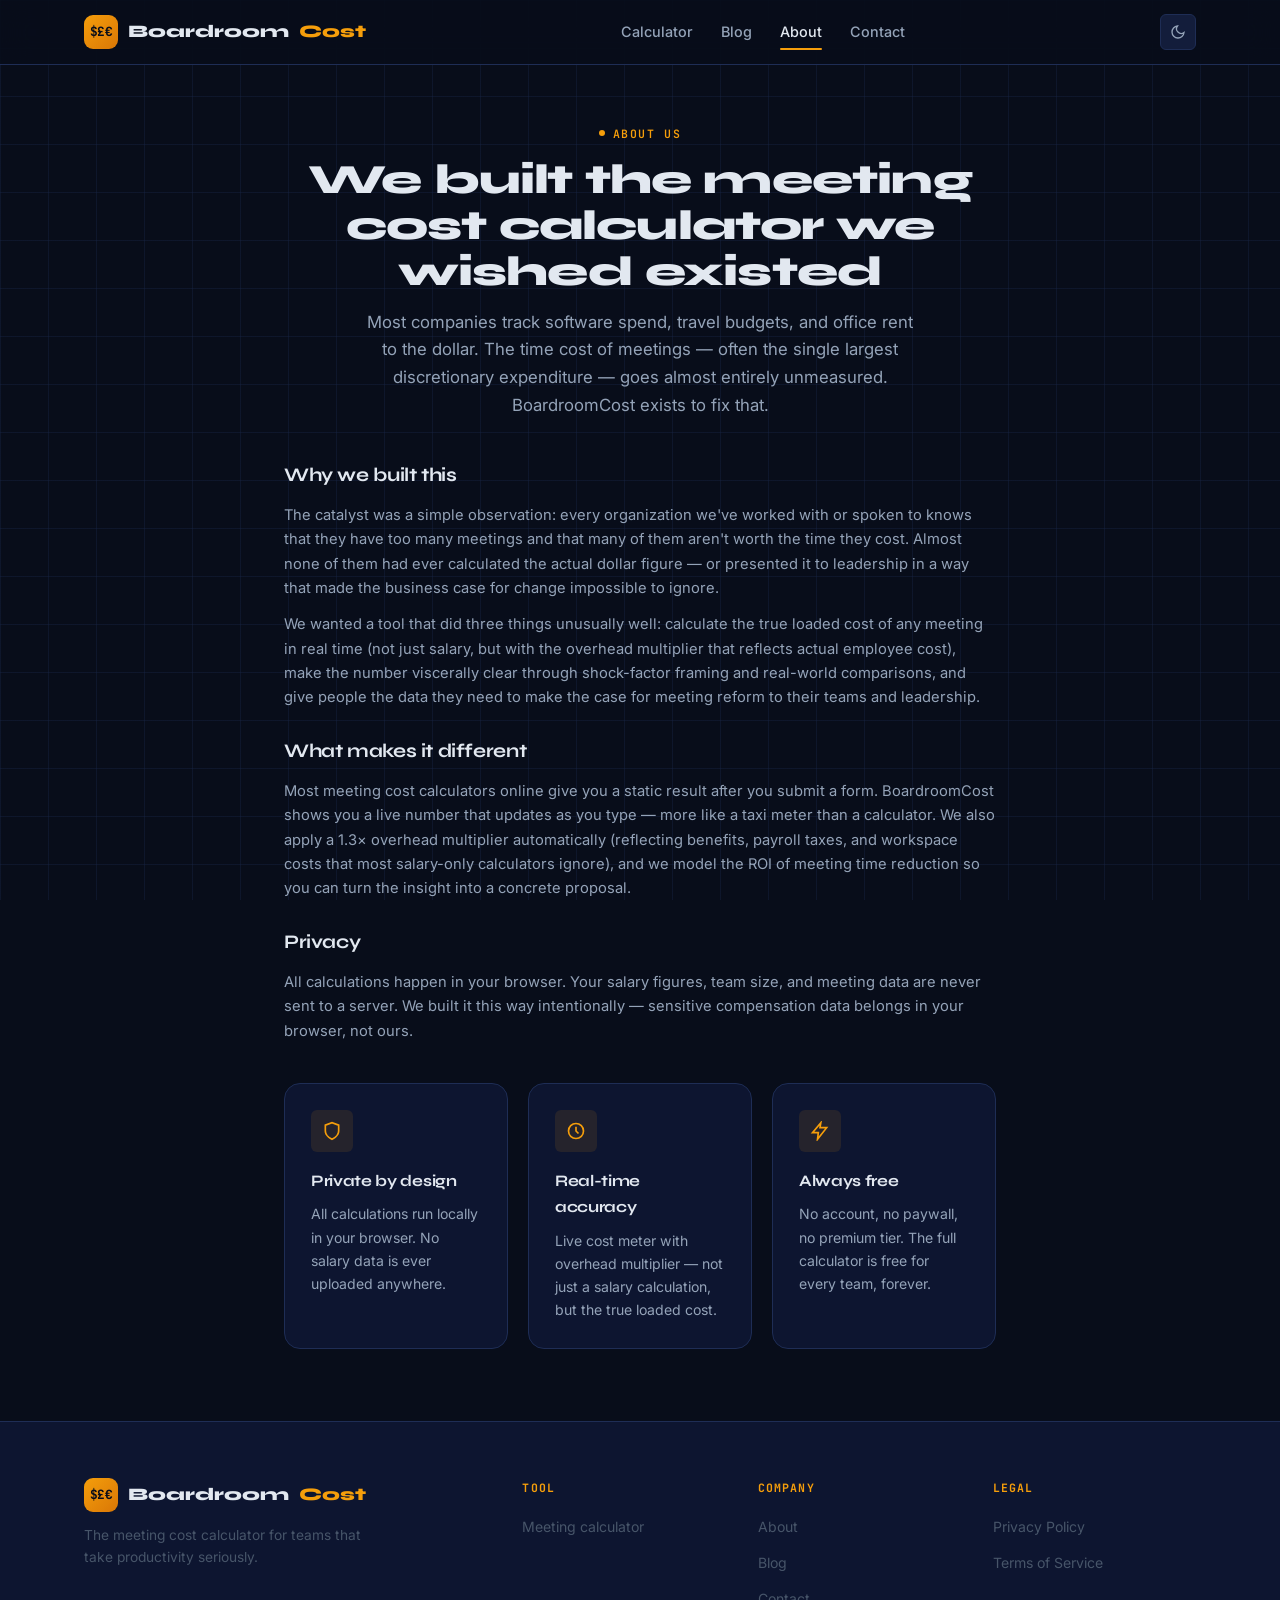
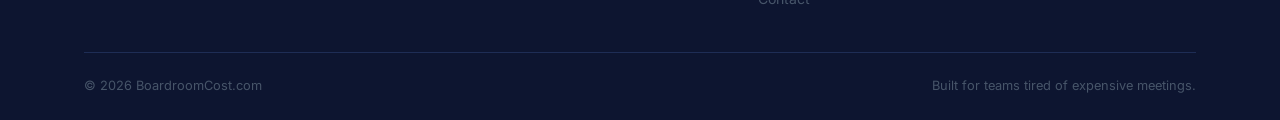
==== about.html @ 81bb2a28 "premier envoi" ====
<!DOCTYPE html>
<html lang="en" data-theme="dark">
<head>
<meta charset="UTF-8"><meta name="viewport" content="width=device-width, initial-scale=1.0">
<title>About BoardroomCost | Free Meeting Cost Calculator</title>
<meta name="description" content="BoardroomCost is a free, private meeting cost calculator built to show business teams the true financial cost of their meetings — in real time.">
<link rel="canonical" href="https://boardroomcost.com/about.html">
<link rel="icon" type="image/svg+xml" href="data:image/svg+xml,<svg xmlns='http://www.w3.org/2000/svg' viewBox='0 0 100 100'><rect width='100' height='100' rx='20' fill='%23080D1A'/><rect x='15' y='35' width='70' height='45' rx='6' fill='none' stroke='%23F59E0B' stroke-width='5'/><circle cx='35' cy='57' r='5' fill='%23F59E0B'/><circle cx='50' cy='57' r='5' fill='%23F59E0B'/><circle cx='65' cy='57' r='5' fill='%23F59E0B'/></svg>">
<link rel="stylesheet" href="css/style.css">
<script type="application/ld+json">{"@context":"https://schema.org","@type":"AboutPage","name":"About BoardroomCost","url":"https://boardroomcost.com/about.html"}</script>
</head>
<body>
<header class="site-header">
  <nav class="container nav">
    <a href="index.html" class="logo"><div class="logo-icon">$£€</div>Boardroom<span>Cost</span></a>
    <div class="nav-links"><a href="index.html">Calculator</a><a href="blog.html">Blog</a><a href="about.html" class="active">About</a><a href="contact.html">Contact</a></div>
    <div class="nav-right">
      <button class="theme-toggle" aria-label="Toggle theme"><svg class="icon-moon" viewBox="0 0 24 24" fill="none" stroke="currentColor" stroke-width="2"><path d="M21 12.79A9 9 0 1111.21 3 7 7 0 0021 12.79z"/></svg><svg class="icon-sun" viewBox="0 0 24 24" fill="none" stroke="currentColor" stroke-width="2"><circle cx="12" cy="12" r="5"/><line x1="12" y1="1" x2="12" y2="3"/><line x1="12" y1="21" x2="12" y2="23"/><line x1="1" y1="12" x2="3" y2="12"/><line x1="21" y1="12" x2="23" y2="12"/></svg></button>
      <button class="mobile-toggle" aria-label="Menu"><svg viewBox="0 0 24 24" fill="none" stroke="currentColor" stroke-width="2"><path d="M3 12h18M3 6h18M3 18h18"/></svg></button>
    </div>
  </nav>
  <div class="mobile-menu"><a href="index.html">Calculator</a><a href="blog.html">Blog</a><a href="about.html" class="active">About</a><a href="contact.html">Contact</a></div>
</header>
<main>
  <section class="hero" style="padding:52px 0 40px;">
    <div class="container" style="max-width:760px;margin:0 auto;text-align:center;">
      <span class="eyebrow">About us</span>
      <h1 style="font-size:clamp(1.8rem,3.8vw,2.6rem);margin:14px 0 14px;">We built the meeting cost calculator we wished existed</h1>
      <p class="hero-sub" style="margin:0 auto;">Most companies track software spend, travel budgets, and office rent to the dollar. The time cost of meetings — often the single largest discretionary expenditure — goes almost entirely unmeasured. BoardroomCost exists to fix that.</p>
    </div>
  </section>
  <section class="section" style="padding-top:0;">
    <div class="container" style="max-width:760px;">
      <div class="legal-content">
        <h2>Why we built this</h2>
        <p>The catalyst was a simple observation: every organization we've worked with or spoken to knows that they have too many meetings and that many of them aren't worth the time they cost. Almost none of them had ever calculated the actual dollar figure — or presented it to leadership in a way that made the business case for change impossible to ignore.</p>
        <p>We wanted a tool that did three things unusually well: calculate the true loaded cost of any meeting in real time (not just salary, but with the overhead multiplier that reflects actual employee cost), make the number viscerally clear through shock-factor framing and real-world comparisons, and give people the data they need to make the case for meeting reform to their teams and leadership.</p>
        <h2>What makes it different</h2>
        <p>Most meeting cost calculators online give you a static result after you submit a form. BoardroomCost shows you a live number that updates as you type — more like a taxi meter than a calculator. We also apply a 1.3× overhead multiplier automatically (reflecting benefits, payroll taxes, and workspace costs that most salary-only calculators ignore), and we model the ROI of meeting time reduction so you can turn the insight into a concrete proposal.</p>
        <h2>Privacy</h2>
        <p>All calculations happen in your browser. Your salary figures, team size, and meeting data are never sent to a server. We built it this way intentionally — sensitive compensation data belongs in your browser, not ours.</p>
      </div>
      <div class="features-grid" style="margin-top:40px;">
        <div class="feature-card">
          <div class="feature-icon"><svg viewBox="0 0 24 24" fill="none" stroke="currentColor" stroke-width="2"><path d="M12 22s8-4 8-10V5l-8-3-8 3v7c0 6 8 10 8 10z"/></svg></div>
          <h3>Private by design</h3>
          <p>All calculations run locally in your browser. No salary data is ever uploaded anywhere.</p>
        </div>
        <div class="feature-card">
          <div class="feature-icon"><svg viewBox="0 0 24 24" fill="none" stroke="currentColor" stroke-width="2"><circle cx="12" cy="12" r="9"/><path d="M12 7v5l3 3"/></svg></div>
          <h3>Real-time accuracy</h3>
          <p>Live cost meter with overhead multiplier — not just a salary calculation, but the true loaded cost.</p>
        </div>
        <div class="feature-card">
          <div class="feature-icon"><svg viewBox="0 0 24 24" fill="none" stroke="currentColor" stroke-width="2"><path d="M13 2L3 14h7l-1 8 11-14h-8l1-6z"/></svg></div>
          <h3>Always free</h3>
          <p>No account, no paywall, no premium tier. The full calculator is free for every team, forever.</p>
        </div>
      </div>
    </div>
  </section>
</main>
<footer class="site-footer"><div class="container">
  <div class="footer-grid">
    <div class="footer-brand"><a href="index.html" class="logo"><div class="logo-icon">$£€</div>Boardroom<span>Cost</span></a><p>The meeting cost calculator for teams that take productivity seriously.</p></div>
    <div class="footer-col"><h4>Tool</h4><ul><li><a href="index.html">Meeting calculator</a></li></ul></div>
    <div class="footer-col"><h4>Company</h4><ul><li><a href="about.html">About</a></li><li><a href="blog.html">Blog</a></li><li><a href="contact.html">Contact</a></li></ul></div>
    <div class="footer-col"><h4>Legal</h4><ul><li><a href="privacy.html">Privacy Policy</a></li><li><a href="terms.html">Terms of Service</a></li></ul></div>
  </div>
  <div class="footer-bottom"><span>© <span data-year></span> BoardroomCost.com</span><span>Built for teams tired of expensive meetings.</span></div>
</div></footer>
<button class="back-to-top" aria-label="Back to top"><svg viewBox="0 0 24 24" fill="none" stroke="currentColor" stroke-width="2.5"><path d="M12 19V5M5 12l7-7 7 7"/></svg></button>
<script src="js/main.js"></script><script src="js/adsense.js"></script>
</body></html>
---- css/style.css ----
/* ==========================================================================
   BoardroomCost.com — Executive Dark Design System
   Concept: "The Boardroom Terminal" — Bloomberg-meets-SaaS
   Signature: Taxi meter real-time counter, dark command-center aesthetic
   ========================================================================== */

@import url('https://fonts.googleapis.com/css2?family=Syne:wght@700;800&family=Inter:wght@400;500;600;700&family=JetBrains+Mono:wght@500;600;700&display=swap');

:root {
  /* === Core palette === */
  --void:       #080D1A;   /* page background */
  --depth:      #0D1530;   /* card background */
  --surface:    #131D3B;   /* elevated surface */
  --border:     #1E2D55;   /* subtle border */
  --border-hi:  #2A3F75;   /* highlighted border */

  /* === Accent colors === */
  --gold:       #F59E0B;   /* primary accent — buttons, labels */
  --gold-dim:   #92660A;
  --red:        #EF4444;   /* shock/alarm — the big cost number */
  --red-glow:   rgba(239,68,68,0.18);
  --green:      #10B981;   /* savings / positive */
  --green-dim:  rgba(16,185,129,0.15);
  --blue:       #3B82F6;   /* info accent */

  /* === Text === */
  --text:       #E2E8F0;
  --text-soft:  #94A3B8;
  --text-muted: #475569;

  /* === Typography === */
  --font-display: 'Syne', sans-serif;
  --font-body:    'Inter', sans-serif;
  --font-mono:    'JetBrains Mono', monospace;

  /* === Layout === */
  --radius:     16px;
  --radius-sm:  10px;
  --radius-xs:  6px;
  --shadow-card: 0 4px 24px rgba(0,0,0,0.5);
  --shadow-glow: 0 0 40px rgba(245,158,11,0.12);
  --container:  1160px;
  --transition: 0.2s cubic-bezier(0.4,0,0.2,1);
}

/* Light mode — togglable */
[data-theme="light"] {
  --void:       #F1F5F9;
  --depth:      #FFFFFF;
  --surface:    #F8FAFC;
  --border:     #E2E8F0;
  --border-hi:  #CBD5E1;
  --text:       #0F172A;
  --text-soft:  #475569;
  --text-muted: #94A3B8;
  --shadow-card: 0 4px 24px rgba(0,0,0,0.08);
  --shadow-glow: 0 0 40px rgba(245,158,11,0.06);
}

/* === Reset === */
*, *::before, *::after { box-sizing: border-box; margin: 0; padding: 0; }
html { scroll-behavior: smooth; }
body {
  font-family: var(--font-body);
  background: var(--void);
  color: var(--text);
  line-height: 1.65;
  -webkit-font-smoothing: antialiased;
  transition: background var(--transition), color var(--transition);
  overflow-x: hidden;
}
img { max-width: 100%; display: block; }
a { color: inherit; text-decoration: none; }
ul { list-style: none; }
button, input, select, textarea { font-family: inherit; }
:focus-visible { outline: 2px solid var(--gold); outline-offset: 3px; }

.container { max-width: var(--container); margin: 0 auto; padding: 0 24px; }
h1,h2,h3,h4 { font-family: var(--font-display); letter-spacing: -0.02em; color: var(--text); }

/* === Grid bg texture === */
body::before {
  content: '';
  position: fixed;
  inset: 0;
  background-image:
    linear-gradient(rgba(30,45,85,0.3) 1px, transparent 1px),
    linear-gradient(90deg, rgba(30,45,85,0.3) 1px, transparent 1px);
  background-size: 48px 48px;
  pointer-events: none;
  z-index: 0;
}
[data-theme="light"] body::before { display: none; }
main, header, footer { position: relative; z-index: 1; }

/* === Eyebrow label === */
.eyebrow {
  font-family: var(--font-mono);
  font-size: 0.72rem;
  font-weight: 600;
  text-transform: uppercase;
  letter-spacing: 0.14em;
  color: var(--gold);
  display: inline-flex;
  align-items: center;
  gap: 8px;
}
.eyebrow::before {
  content: '';
  width: 6px; height: 6px;
  background: var(--gold);
  border-radius: 50%;
  display: inline-block;
}

/* ==========================================================================
   HEADER
   ========================================================================== */
.site-header {
  position: sticky;
  top: 0;
  z-index: 100;
  background: rgba(8,13,26,0.85);
  backdrop-filter: blur(16px);
  -webkit-backdrop-filter: blur(16px);
  border-bottom: 1px solid var(--border);
}
[data-theme="light"] .site-header { background: rgba(241,245,249,0.9); }

.nav { display: flex; align-items: center; justify-content: space-between; height: 64px; }

.logo {
  display: flex; align-items: center; gap: 10px;
  font-family: var(--font-display);
  font-weight: 800;
  font-size: 1.1rem;
  color: var(--text);
}
.logo-icon {
  width: 34px; height: 34px;
  background: linear-gradient(135deg, var(--gold) 0%, #D97706 100%);
  border-radius: 9px;
  display: flex; align-items: center; justify-content: center;
  font-family: var(--font-mono);
  font-weight: 700;
  font-size: 0.8rem;
  color: var(--void);
  letter-spacing: -0.05em;
}
.logo span { color: var(--gold); }

.nav-links { display: flex; align-items: center; gap: 28px; }
.nav-links a {
  font-size: 0.9rem; font-weight: 500;
  color: var(--text-soft);
  transition: color var(--transition);
  padding: 4px 0;
  position: relative;
}
.nav-links a:hover, .nav-links a.active { color: var(--text); }
.nav-links a.active::after {
  content: '';
  position: absolute; bottom: -2px; left: 0; right: 0;
  height: 2px; background: var(--gold); border-radius: 2px;
}

.nav-right { display: flex; align-items: center; gap: 10px; }

.theme-toggle {
  width: 36px; height: 36px;
  border: 1px solid var(--border);
  border-radius: var(--radius-xs);
  background: var(--surface);
  color: var(--text-soft);
  display: flex; align-items: center; justify-content: center;
  cursor: pointer;
  transition: all var(--transition);
}
.theme-toggle:hover { border-color: var(--gold); color: var(--gold); }
.theme-toggle svg { width: 16px; height: 16px; }
.icon-sun { display: none; }
[data-theme="light"] .icon-moon { display: none; }
[data-theme="light"] .icon-sun { display: block; }

.mobile-toggle {
  display: none; width: 36px; height: 36px;
  border: 1px solid var(--border); border-radius: var(--radius-xs);
  background: var(--surface); color: var(--text-soft);
  align-items: center; justify-content: center; cursor: pointer;
}
.mobile-toggle svg { width: 18px; height: 18px; }

.mobile-menu {
  display: none; flex-direction: column;
  padding: 8px 24px 20px;
  border-top: 1px solid var(--border);
  background: var(--void);
}
.mobile-menu.open { display: flex; }
.mobile-menu a { padding: 12px 0; border-bottom: 1px solid var(--border); font-weight: 500; color: var(--text-soft); }
.mobile-menu a.active { color: var(--gold); }

@media (max-width: 820px) { .nav-links { display: none; } .mobile-toggle { display: flex; } }

/* ==========================================================================
   BUTTONS
   ========================================================================== */
.btn {
  display: inline-flex; align-items: center; justify-content: center; gap: 8px;
  padding: 13px 24px;
  border-radius: var(--radius-xs);
  font-weight: 700; font-size: 0.9rem;
  border: none; cursor: pointer;
  transition: all var(--transition);
  white-space: nowrap; letter-spacing: 0.01em;
}
.btn-gold { background: var(--gold); color: #000; }
.btn-gold:hover { background: #FBBF24; transform: translateY(-1px); box-shadow: 0 4px 20px rgba(245,158,11,0.4); }
.btn-outline { background: transparent; color: var(--text-soft); border: 1px solid var(--border); }
.btn-outline:hover { border-color: var(--gold); color: var(--gold); }
.btn-red { background: var(--red); color: #fff; }
.btn-red:hover { background: #DC2626; transform: translateY(-1px); }
.btn-green { background: var(--green); color: #000; }
.btn-green:hover { filter: brightness(1.1); }
.btn-sm { padding: 9px 16px; font-size: 0.82rem; }
.btn-block { width: 100%; }
.btn:disabled { opacity: 0.4; cursor: not-allowed; transform: none !important; }

/* ==========================================================================
   HERO — above the fold with live meter
   ========================================================================== */
.hero {
  padding: 52px 0 36px;
  text-align: center;
}
.hero-badge {
  display: inline-flex; align-items: center; gap: 8px;
  background: rgba(245,158,11,0.1);
  border: 1px solid rgba(245,158,11,0.25);
  border-radius: 100px;
  padding: 6px 16px;
  font-family: var(--font-mono);
  font-size: 0.72rem;
  font-weight: 600;
  color: var(--gold);
  text-transform: uppercase;
  letter-spacing: 0.1em;
  margin-bottom: 20px;
}
.hero-badge::before { content: '●'; font-size: 0.5rem; animation: blink 1.4s infinite; }
@keyframes blink { 0%,100% { opacity: 1; } 50% { opacity: 0.2; } }

.hero h1 {
  font-size: clamp(2rem, 4.5vw, 3.4rem);
  font-weight: 800;
  line-height: 1.1;
  max-width: 780px;
  margin: 0 auto 16px;
}
.hero h1 .shock { color: var(--red); }
.hero h1 .accent { color: var(--gold); }

.hero-sub {
  color: var(--text-soft);
  font-size: 1.05rem;
  max-width: 560px;
  margin: 0 auto 32px;
}

/* ==========================================================================
   CALCULATOR CARD
   ========================================================================== */
.calc-card {
  background: var(--depth);
  border: 1px solid var(--border);
  border-radius: 20px;
  box-shadow: var(--shadow-card), var(--shadow-glow);
  max-width: 920px;
  margin: 0 auto;
  overflow: hidden;
}

.calc-card-header {
  display: flex; align-items: center; justify-content: space-between;
  padding: 18px 24px;
  border-bottom: 1px solid var(--border);
  background: var(--surface);
}
.calc-card-title {
  font-family: var(--font-mono);
  font-size: 0.78rem;
  font-weight: 600;
  color: var(--text-soft);
  text-transform: uppercase;
  letter-spacing: 0.1em;
  display: flex; align-items: center; gap: 10px;
}
.status-dot {
  width: 8px; height: 8px; border-radius: 50%;
  background: var(--green);
  box-shadow: 0 0 8px var(--green);
  animation: pulse-dot 2s infinite;
}
@keyframes pulse-dot { 0%,100%{opacity:1;} 50%{opacity:0.4;} }

.calc-body { padding: 28px 24px; }

/* Input grid */
.input-grid {
  display: grid;
  grid-template-columns: repeat(2, 1fr);
  gap: 16px;
  margin-bottom: 16px;
}
.input-row-3 { grid-template-columns: repeat(3, 1fr); }

.field { display: flex; flex-direction: column; gap: 7px; }
.field label {
  font-size: 0.78rem; font-weight: 600;
  color: var(--text-soft);
  text-transform: uppercase;
  letter-spacing: 0.06em;
  font-family: var(--font-mono);
  display: flex; align-items: center; gap: 6px;
}
.field label .tip {
  width: 14px; height: 14px;
  border-radius: 50%;
  background: var(--border);
  color: var(--text-muted);
  font-size: 0.65rem;
  display: inline-flex; align-items: center; justify-content: center;
  cursor: help;
  font-family: var(--font-body);
  text-transform: none;
  letter-spacing: 0;
}
.field input, .field select {
  padding: 12px 14px;
  background: var(--surface);
  border: 1.5px solid var(--border);
  border-radius: var(--radius-xs);
  color: var(--text);
  font-size: 0.95rem;
  transition: border-color var(--transition), box-shadow var(--transition);
  -webkit-appearance: none;
}
.field input:focus, .field select:focus {
  border-color: var(--gold);
  box-shadow: 0 0 0 3px rgba(245,158,11,0.12);
  outline: none;
}
.field input[type="range"] {
  padding: 6px 0; background: transparent; border: none; box-shadow: none;
  accent-color: var(--gold);
}
.field input[type="range"]:focus { box-shadow: none; }
.range-val {
  font-family: var(--font-mono);
  font-size: 0.85rem;
  font-weight: 700;
  color: var(--gold);
  text-align: right;
}

.calc-actions-row {
  display: flex; gap: 12px; margin-top: 20px; flex-wrap: wrap;
}

/* ==========================================================================
   TAXI METER — the signature element
   ========================================================================== */
.meter-section {
  margin-top: 28px;
  background: #020509;
  border: 1px solid var(--border);
  border-radius: var(--radius);
  padding: 28px;
  position: relative;
  overflow: hidden;
}
.meter-section::before {
  content: '';
  position: absolute; inset: 0;
  background: repeating-linear-gradient(
    transparent, transparent 2px,
    rgba(255,255,255,0.012) 3px
  );
  pointer-events: none;
}
.meter-label {
  font-family: var(--font-mono);
  font-size: 0.68rem;
  text-transform: uppercase;
  letter-spacing: 0.14em;
  color: var(--text-muted);
  margin-bottom: 18px;
  display: flex; align-items: center; gap: 10px;
}
.meter-label::after {
  content: 'LIVE';
  background: var(--red);
  color: #fff;
  font-size: 0.6rem;
  padding: 2px 7px;
  border-radius: 3px;
  letter-spacing: 0.08em;
  animation: blink 1.4s infinite;
}

.meter-grid {
  display: grid;
  grid-template-columns: 1.5fr 1fr 1fr 1fr;
  gap: 20px;
  align-items: end;
}

.meter-cell { text-align: center; }
.meter-cell-label {
  font-family: var(--font-mono);
  font-size: 0.62rem;
  text-transform: uppercase;
  letter-spacing: 0.1em;
  color: #3D5A80;
  margin-bottom: 8px;
}

/* The rolling number display */
.digit-display {
  font-family: var(--font-mono);
  font-weight: 700;
  color: var(--red);
  line-height: 1;
  transition: transform 0.15s ease;
  display: inline-block;
  font-variant-numeric: tabular-nums;
}
.digit-display.main { font-size: clamp(2.4rem, 5vw, 3.8rem); }
.digit-display.secondary { font-size: 1.5rem; color: #FF8C8C; }
.digit-display.tertiary { font-size: 1.2rem; color: var(--gold); }
.digit-display.savings { color: var(--green); }
.digit-display.animate { animation: countUp 0.2s ease; }
@keyframes countUp {
  0% { transform: translateY(4px); opacity: 0.6; }
  100% { transform: translateY(0); opacity: 1; }
}

.shock-phrase {
  margin-top: 22px;
  padding: 16px 20px;
  background: var(--red-glow);
  border: 1px solid rgba(239,68,68,0.3);
  border-radius: var(--radius-xs);
  font-family: var(--font-mono);
  font-size: 0.88rem;
  color: #FCA5A5;
  line-height: 1.5;
  text-align: center;
  min-height: 54px;
  display: flex; align-items: center; justify-content: center;
  transition: all 0.3s ease;
}

.comparison-row {
  display: grid;
  grid-template-columns: repeat(3, 1fr);
  gap: 12px;
  margin-top: 16px;
}
.comparison-card {
  background: rgba(255,255,255,0.03);
  border: 1px solid var(--border);
  border-radius: var(--radius-xs);
  padding: 14px 12px;
  text-align: center;
}
.comparison-icon { font-size: 1.5rem; margin-bottom: 6px; }
.comparison-val {
  font-family: var(--font-mono);
  font-size: 1.1rem;
  font-weight: 700;
  color: var(--gold);
  margin-bottom: 4px;
}
.comparison-desc { font-size: 0.74rem; color: var(--text-muted); line-height: 1.3; }

/* ==========================================================================
   SHARE ROW
   ========================================================================== */
.share-section {
  margin-top: 20px;
  padding: 18px 20px;
  background: var(--surface);
  border: 1px solid var(--border);
  border-radius: var(--radius-xs);
  display: flex; align-items: center; justify-content: space-between; gap: 14px; flex-wrap: wrap;
}
.share-section p {
  font-size: 0.85rem; color: var(--text-soft);
  font-style: italic; flex: 1;
  min-width: 200px;
}
.share-btns { display: flex; gap: 8px; flex-wrap: wrap; }

/* ==========================================================================
   AD SLOTS
   ========================================================================== */
.adsense-slot {
  background: var(--depth);
  border: 1px dashed var(--border);
  border-radius: var(--radius-xs);
  display: flex; align-items: center; justify-content: center;
  color: var(--text-muted);
  font-family: var(--font-mono);
  font-size: 0.68rem;
  text-transform: uppercase;
  letter-spacing: 0.08em;
  margin: 28px auto;
}
.adsense-slot.leaderboard { max-width: 728px; min-height: 90px; }
.adsense-slot.rectangle { min-height: 280px; }
.adsense-slot.banner { width: 100%; min-height: 100px; }

/* ==========================================================================
   FEATURES / SECTIONS
   ========================================================================== */
.section { padding: 72px 0; }
.section-alt { background: var(--depth); border-top: 1px solid var(--border); border-bottom: 1px solid var(--border); }
.section-head { text-align: center; max-width: 640px; margin: 0 auto 48px; }
.section-head h2 { font-size: clamp(1.6rem, 3vw, 2.2rem); margin: 10px 0 12px; }
.section-head p { color: var(--text-soft); }

.features-grid { display: grid; grid-template-columns: repeat(3, 1fr); gap: 20px; }
.feature-card {
  background: var(--depth);
  border: 1px solid var(--border);
  border-radius: var(--radius);
  padding: 26px;
  transition: border-color var(--transition), transform var(--transition);
}
.feature-card:hover { border-color: var(--border-hi); transform: translateY(-2px); }
[data-theme="light"] .feature-card { background: #fff; }
.feature-icon {
  width: 42px; height: 42px;
  border-radius: var(--radius-xs);
  background: rgba(245,158,11,0.1);
  display: flex; align-items: center; justify-content: center;
  color: var(--gold);
  margin-bottom: 16px;
}
.feature-icon svg { width: 20px; height: 20px; }
.feature-card h3 { font-size: 1rem; margin-bottom: 8px; }
.feature-card p { color: var(--text-soft); font-size: 0.88rem; }

/* Stats bar */
.stats-row { display: grid; grid-template-columns: repeat(4, 1fr); gap: 1px; background: var(--border); }
.stat-cell {
  background: var(--depth);
  padding: 28px 20px;
  text-align: center;
}
.stat-val {
  font-family: var(--font-display);
  font-size: 2rem;
  font-weight: 800;
  color: var(--gold);
  margin-bottom: 6px;
}
.stat-label { font-size: 0.82rem; color: var(--text-soft); }

/* Benchmarks */
.benchmarks-grid { display: grid; grid-template-columns: repeat(2, 1fr); gap: 16px; }
.benchmark-card {
  background: var(--depth); border: 1px solid var(--border);
  border-radius: var(--radius); padding: 22px;
  display: flex; gap: 16px; align-items: flex-start;
}
.bench-logo {
  width: 40px; height: 40px; border-radius: 10px;
  background: var(--surface);
  display: flex; align-items: center; justify-content: center;
  font-family: var(--font-display); font-size: 0.72rem; font-weight: 800;
  color: var(--gold); flex-shrink: 0;
  border: 1px solid var(--border);
}
.bench-content h4 { font-size: 0.9rem; margin-bottom: 4px; }
.bench-content p { font-size: 0.82rem; color: var(--text-soft); }

/* FAQ */
.faq-item { border-bottom: 1px solid var(--border); }
.faq-q {
  display: flex; align-items: center; justify-content: space-between;
  padding: 18px 4px; font-weight: 600; font-size: 0.95rem;
  background: none; border: none; width: 100%; text-align: left;
  color: var(--text); cursor: pointer;
}
.faq-q svg { width: 18px; height: 18px; flex-shrink: 0; color: var(--gold); transition: transform 0.2s ease; }
.faq-q.open svg { transform: rotate(45deg); }
.faq-a { display: none; padding: 0 4px 18px; color: var(--text-soft); font-size: 0.9rem; line-height: 1.7; }
.faq-a.open { display: block; }

/* ==========================================================================
   BLOG
   ========================================================================== */
.blog-grid { display: grid; grid-template-columns: repeat(3, 1fr); gap: 22px; }
.post-card {
  background: var(--depth); border: 1px solid var(--border);
  border-radius: var(--radius); overflow: hidden;
  transition: border-color var(--transition), transform var(--transition);
  display: flex; flex-direction: column;
}
.post-card:hover { border-color: var(--border-hi); transform: translateY(-3px); }
.post-card-img { aspect-ratio: 16/9; background: var(--surface); overflow: hidden; }
.post-card-img img { width: 100%; height: 100%; object-fit: cover; }
.post-card-body { padding: 18px; display: flex; flex-direction: column; gap: 8px; flex: 1; }
.post-cat {
  font-family: var(--font-mono); font-size: 0.66rem;
  text-transform: uppercase; letter-spacing: 0.1em; color: var(--gold); font-weight: 700;
}
.post-card-body h3 { font-size: 0.98rem; line-height: 1.35; }
.post-card-body p { color: var(--text-soft); font-size: 0.84rem; flex: 1; }
.post-meta { font-size: 0.74rem; color: var(--text-muted); display: flex; gap: 8px; }

.skeleton {
  background: linear-gradient(90deg, var(--surface) 25%, var(--border) 50%, var(--surface) 75%);
  background-size: 200% 100%;
  animation: shimmer 1.4s infinite;
  border-radius: var(--radius-xs);
}
@keyframes shimmer { 0%{background-position:200% 0;} 100%{background-position:-200% 0;} }

/* Article page */
.article-layout { display: grid; grid-template-columns: 1fr 300px; gap: 40px; align-items: start; }
.article-header { margin-bottom: 24px; }
.article-header h1 { font-size: clamp(1.6rem, 3.2vw, 2.3rem); margin: 10px 0 14px; }
.article-meta { display: flex; gap: 14px; flex-wrap: wrap; color: var(--text-soft); font-size: 0.84rem; margin-bottom: 18px; }
.article-cover { border-radius: var(--radius); overflow: hidden; aspect-ratio: 16/7; margin-bottom: 28px; }
.article-cover img { width: 100%; height: 100%; object-fit: cover; }

.toc { background: var(--surface); border: 1px solid var(--border); border-radius: var(--radius-xs); padding: 18px 20px; margin-bottom: 28px; }
.toc h2 { font-size: 0.78rem; text-transform: uppercase; letter-spacing: 0.08em; color: var(--gold); margin-bottom: 12px; font-family: var(--font-mono); }
.toc ol { list-style: none; display: flex; flex-direction: column; gap: 7px; counter-reset: toc; }
.toc li { counter-increment: toc; font-size: 0.86rem; }
.toc li::before { content: counter(toc) '. '; color: var(--gold); font-weight: 600; font-family: var(--font-mono); font-size: 0.8rem; }
.toc li a { color: var(--text-soft); }
.toc li a:hover { color: var(--gold); }

.article-body h2 { font-size: 1.4rem; margin: 32px 0 14px; color: var(--text); }
.article-body h3 { font-size: 1.1rem; margin: 22px 0 10px; color: var(--text); }
.article-body p { margin-bottom: 16px; color: var(--text-soft); }
.article-body ul, .article-body ol { margin: 0 0 16px 22px; color: var(--text-soft); }
.article-body li { margin-bottom: 6px; }
.article-body strong { color: var(--text); }
.article-body a { color: var(--gold); text-decoration: underline; text-decoration-color: rgba(245,158,11,0.3); }
.article-body blockquote { border-left: 3px solid var(--gold); padding: 4px 0 4px 18px; margin: 20px 0; color: var(--text-soft); font-style: italic; }
.article-body table { width: 100%; border-collapse: collapse; margin: 20px 0; font-size: 0.88rem; }
.article-body th, .article-body td { padding: 10px 12px; border: 1px solid var(--border); text-align: left; }
.article-body th { background: var(--surface); font-family: var(--font-mono); font-size: 0.75rem; text-transform: uppercase; color: var(--gold); }

.tags { display: flex; gap: 8px; flex-wrap: wrap; margin: 24px 0; }
.tag { background: var(--surface); color: var(--gold); padding: 5px 12px; border-radius: 100px; font-size: 0.76rem; font-weight: 600; border: 1px solid var(--border); }

.share-row { display: flex; align-items: center; gap: 10px; margin: 24px 0; padding: 16px 0; border-top: 1px solid var(--border); border-bottom: 1px solid var(--border); }
.share-row span { font-size: 0.82rem; font-weight: 600; color: var(--text-soft); }
.share-btn { width: 34px; height: 34px; border-radius: 50%; background: var(--surface); border: 1px solid var(--border); display: flex; align-items: center; justify-content: center; color: var(--text-soft); transition: all var(--transition); }
.share-btn:hover { border-color: var(--gold); color: var(--gold); }
.share-btn svg { width: 14px; height: 14px; }

.author-box { display: flex; gap: 14px; align-items: center; background: var(--surface); border: 1px solid var(--border); padding: 16px; border-radius: var(--radius-xs); margin: 24px 0; }
.author-avatar { width: 46px; height: 46px; border-radius: 50%; background: var(--gold); color: #000; display: flex; align-items: center; justify-content: center; font-weight: 800; font-family: var(--font-display); flex-shrink: 0; }
.author-box h4 { font-size: 0.9rem; margin-bottom: 2px; }
.author-box p { font-size: 0.8rem; color: var(--text-soft); }

.prev-next { display: grid; grid-template-columns: 1fr 1fr; gap: 14px; margin: 24px 0; }
.pn-card { border: 1px solid var(--border); border-radius: var(--radius-xs); padding: 14px; background: var(--surface); transition: border-color var(--transition); }
.pn-card:hover { border-color: var(--gold); }
.pn-card span { font-family: var(--font-mono); font-size: 0.68rem; text-transform: uppercase; color: var(--gold); }
.pn-card h4 { font-size: 0.88rem; margin-top: 6px; }
.pn-card.next { text-align: right; }

.sidebar-widget { background: var(--depth); border: 1px solid var(--border); border-radius: var(--radius); padding: 20px; margin-bottom: 18px; }
.sidebar-widget h3 { font-family: var(--font-mono); font-size: 0.75rem; text-transform: uppercase; letter-spacing: 0.08em; color: var(--gold); margin-bottom: 14px; }
.related-post { display: flex; gap: 10px; margin-bottom: 14px; }
.related-post img { width: 58px; height: 48px; object-fit: cover; border-radius: 6px; flex-shrink: 0; }
.related-post h5 { font-size: 0.82rem; line-height: 1.3; color: var(--text-soft); }
.related-post h5:hover { color: var(--gold); }

/* Contact/Legal forms */
.form-card { background: var(--depth); border: 1px solid var(--border); border-radius: var(--radius); padding: 32px; max-width: 640px; margin: 0 auto; }
.form-row { display: flex; flex-direction: column; gap: 6px; margin-bottom: 18px; }
.form-row label { font-size: 0.78rem; font-weight: 600; color: var(--text-soft); text-transform: uppercase; letter-spacing: 0.06em; font-family: var(--font-mono); }
.form-row input, .form-row textarea, .form-row select { padding: 11px 14px; border: 1.5px solid var(--border); border-radius: var(--radius-xs); font-size: 0.93rem; background: var(--surface); color: var(--text); }
.form-row textarea { resize: vertical; min-height: 130px; }
.form-row input:focus, .form-row textarea:focus, .form-row select:focus { border-color: var(--gold); outline: none; box-shadow: 0 0 0 3px rgba(245,158,11,0.1); }
.form-success { display: none; background: rgba(16,185,129,0.1); border: 1px solid var(--green); color: var(--green); padding: 14px 18px; border-radius: var(--radius-xs); margin-bottom: 18px; font-weight: 500; font-size: 0.88rem; }
.form-success.show { display: block; }

.legal-content h2 { font-size: 1.2rem; margin: 26px 0 12px; }
.legal-content h2:first-child { margin-top: 0; }
.legal-content p, .legal-content li { color: var(--text-soft); margin-bottom: 12px; font-size: 0.92rem; }
.legal-content ul { margin-left: 20px; }
.legal-content strong { color: var(--text); }
.last-updated { font-family: var(--font-mono); font-size: 0.75rem; color: var(--text-muted); margin-bottom: 28px; }

/* ==========================================================================
   FOOTER
   ========================================================================== */
.site-footer {
  background: var(--depth);
  border-top: 1px solid var(--border);
  padding: 56px 0 24px;
}
.footer-grid { display: grid; grid-template-columns: 2fr 1fr 1fr 1fr; gap: 32px; margin-bottom: 40px; }
.footer-brand p { margin-top: 12px; color: var(--text-muted); font-size: 0.86rem; max-width: 280px; line-height: 1.6; }
.footer-col h4 { font-family: var(--font-mono); font-size: 0.72rem; text-transform: uppercase; letter-spacing: 0.1em; color: var(--gold); margin-bottom: 16px; }
.footer-col ul { display: flex; flex-direction: column; gap: 10px; }
.footer-col a { color: var(--text-muted); font-size: 0.88rem; transition: color var(--transition); }
.footer-col a:hover { color: var(--gold); }
.footer-bottom {
  border-top: 1px solid var(--border); padding-top: 22px;
  display: flex; justify-content: space-between; align-items: center; flex-wrap: wrap; gap: 8px;
  font-size: 0.8rem; color: var(--text-muted);
}

/* Back to top */
.back-to-top {
  position: fixed; bottom: 24px; right: 24px;
  width: 42px; height: 42px; border-radius: 50%;
  background: var(--gold); color: #000;
  display: flex; align-items: center; justify-content: center;
  box-shadow: 0 4px 16px rgba(245,158,11,0.4);
  opacity: 0; pointer-events: none;
  transition: opacity 0.2s ease, transform 0.2s ease;
  z-index: 90; border: none; cursor: pointer;
}
.back-to-top.show { opacity: 1; pointer-events: auto; }
.back-to-top:hover { transform: translateY(-2px); }
.back-to-top svg { width: 18px; height: 18px; }

/* Responsive */
@media (max-width: 900px) {
  .features-grid { grid-template-columns: 1fr; }
  .stats-row { grid-template-columns: 1fr 1fr; }
  .benchmarks-grid { grid-template-columns: 1fr; }
  .article-layout { grid-template-columns: 1fr; }
  .prev-next { grid-template-columns: 1fr; }
  .footer-grid { grid-template-columns: 1fr 1fr; }
  .blog-grid { grid-template-columns: 1fr 1fr; }
}
@media (max-width: 640px) {
  .input-grid, .input-row-3 { grid-template-columns: 1fr !important; }
  .meter-grid { grid-template-columns: 1fr 1fr; }
  .comparison-row { grid-template-columns: 1fr; }
  .blog-grid { grid-template-columns: 1fr; }
  .footer-grid { grid-template-columns: 1fr; }
  .share-section { flex-direction: column; }
}

@media print {
  .site-header, .site-footer, .back-to-top, .adsense-slot, .calc-actions-row, .share-section, .theme-toggle { display: none !important; }
  body { background: #fff; color: #000; }
  .meter-section { background: #f5f5f5; border: 1px solid #ccc; }
}

/* Utility */
.text-center { text-align: center; }
.hidden { display: none !important; }
.mt-6 { margin-top: 6px; }
.mb-0 { margin-bottom: 0; }
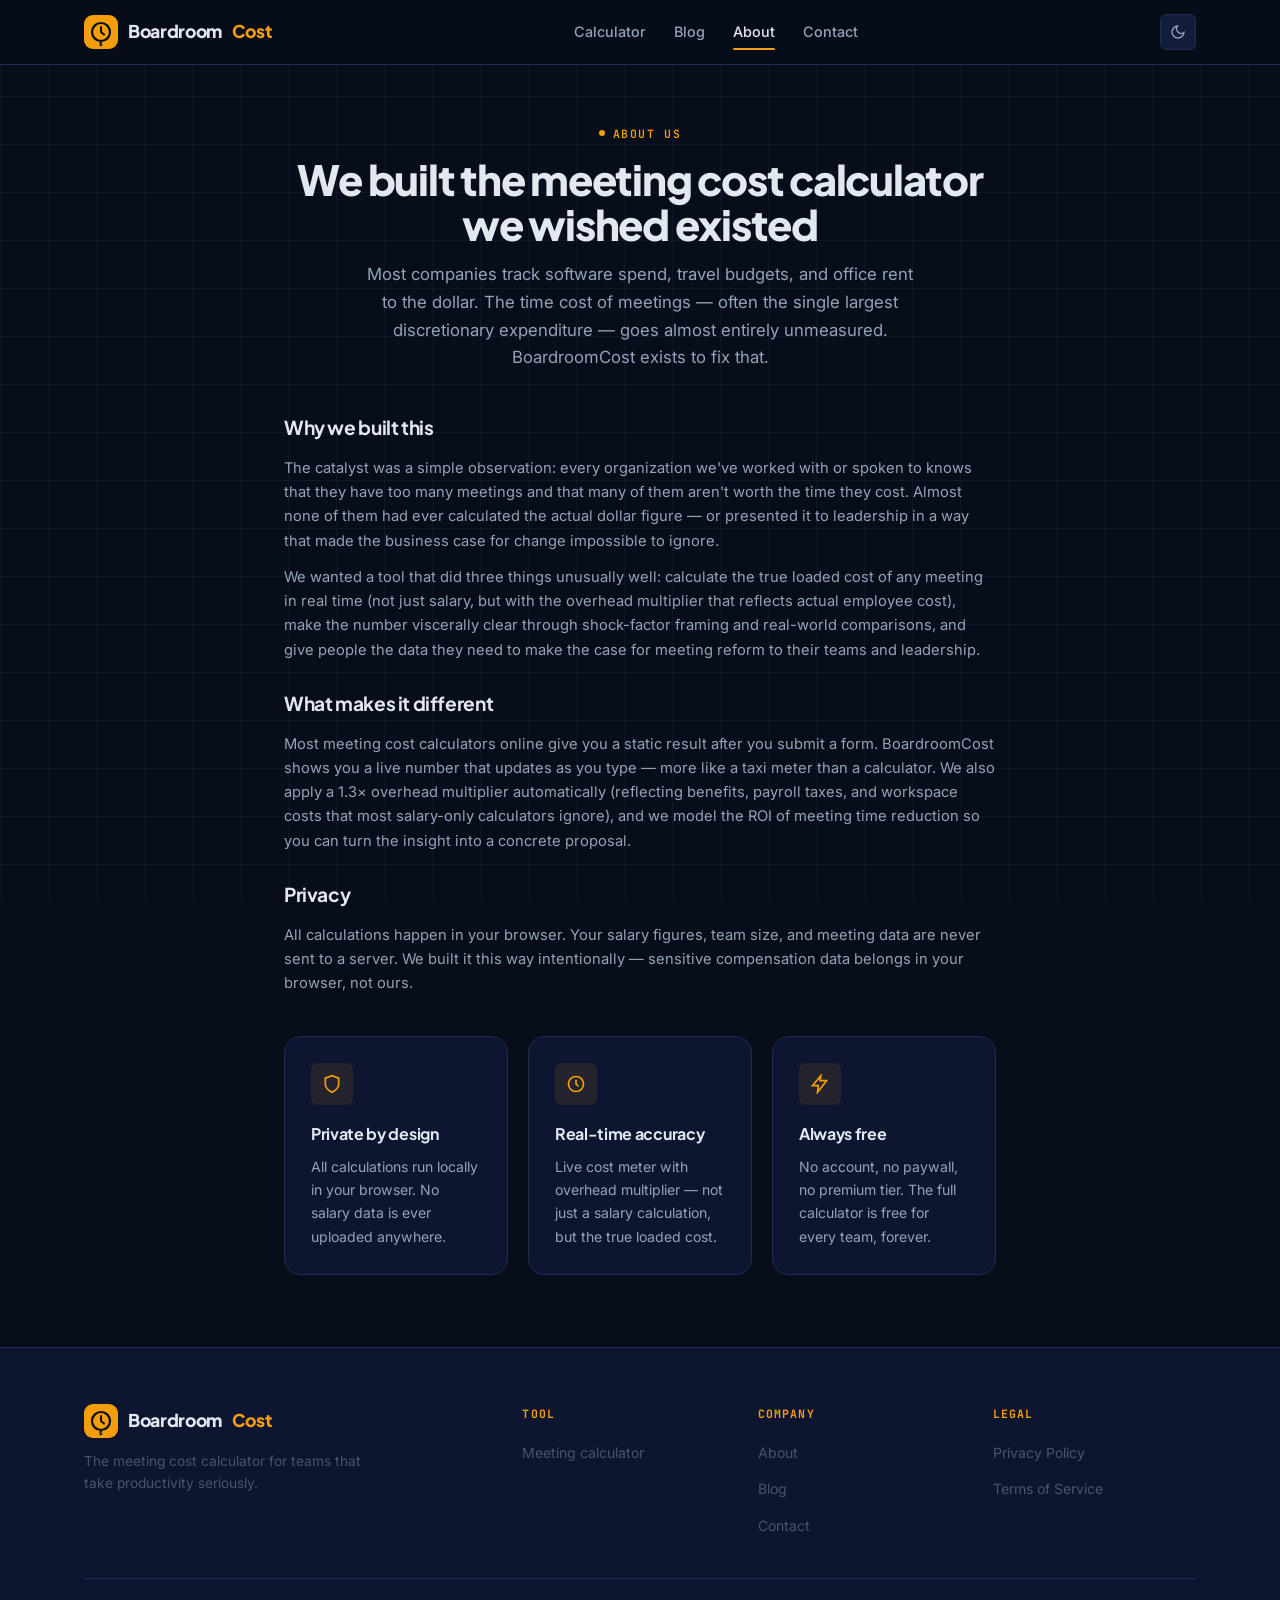
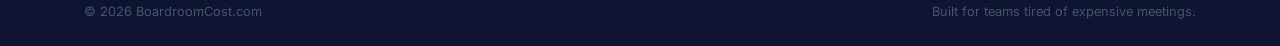
==== commit 8fb1aff8: "Update about.html" ====
--- a/about.html
+++ b/about.html
@@ -12,7 +12,7 @@
 <body>
 <header class="site-header">
   <nav class="container nav">
-    <a href="index.html" class="logo"><div class="logo-icon">$£€</div>Boardroom<span>Cost</span></a>
+    <a href="index.html" class="logo"><svg class="logo-svg-icon" viewBox="0 0 34 34" fill="none" xmlns="http://www.w3.org/2000/svg"><rect width="34" height="34" rx="9" fill="#F59E0B"/><circle cx="17" cy="17" r="9" stroke="#080D1A" stroke-width="2.2" fill="none"/><path d="M17 12v5l3 2.5" stroke="#080D1A" stroke-width="2" stroke-linecap="round" stroke-linejoin="round"/><text x="17" y="30.5" text-anchor="middle" fill="#080D1A" font-size="5.5" font-family="Inter,sans-serif" font-weight="800">$</text></svg>Boardroom<span>Cost</span></a>
     <div class="nav-links"><a href="index.html">Calculator</a><a href="blog.html">Blog</a><a href="about.html" class="active">About</a><a href="contact.html">Contact</a></div>
     <div class="nav-right">
       <button class="theme-toggle" aria-label="Toggle theme"><svg class="icon-moon" viewBox="0 0 24 24" fill="none" stroke="currentColor" stroke-width="2"><path d="M21 12.79A9 9 0 1111.21 3 7 7 0 0021 12.79z"/></svg><svg class="icon-sun" viewBox="0 0 24 24" fill="none" stroke="currentColor" stroke-width="2"><circle cx="12" cy="12" r="5"/><line x1="12" y1="1" x2="12" y2="3"/><line x1="12" y1="21" x2="12" y2="23"/><line x1="1" y1="12" x2="3" y2="12"/><line x1="21" y1="12" x2="23" y2="12"/></svg></button>
@@ -62,7 +62,7 @@
 </main>
 <footer class="site-footer"><div class="container">
   <div class="footer-grid">
-    <div class="footer-brand"><a href="index.html" class="logo"><div class="logo-icon">$£€</div>Boardroom<span>Cost</span></a><p>The meeting cost calculator for teams that take productivity seriously.</p></div>
+    <div class="footer-brand"><a href="index.html" class="logo"><svg class="logo-svg-icon" viewBox="0 0 34 34" fill="none" xmlns="http://www.w3.org/2000/svg"><rect width="34" height="34" rx="9" fill="#F59E0B"/><circle cx="17" cy="17" r="9" stroke="#080D1A" stroke-width="2.2" fill="none"/><path d="M17 12v5l3 2.5" stroke="#080D1A" stroke-width="2" stroke-linecap="round" stroke-linejoin="round"/><text x="17" y="30.5" text-anchor="middle" fill="#080D1A" font-size="5.5" font-family="Inter,sans-serif" font-weight="800">$</text></svg>Boardroom<span>Cost</span></a><p>The meeting cost calculator for teams that take productivity seriously.</p></div>
     <div class="footer-col"><h4>Tool</h4><ul><li><a href="index.html">Meeting calculator</a></li></ul></div>
     <div class="footer-col"><h4>Company</h4><ul><li><a href="about.html">About</a></li><li><a href="blog.html">Blog</a></li><li><a href="contact.html">Contact</a></li></ul></div>
     <div class="footer-col"><h4>Legal</h4><ul><li><a href="privacy.html">Privacy Policy</a></li><li><a href="terms.html">Terms of Service</a></li></ul></div>
--- a/css/style.css
+++ b/css/style.css
@@ -4,7 +4,7 @@
    Signature: Taxi meter real-time counter, dark command-center aesthetic
    ========================================================================== */
 
-@import url('https://fonts.googleapis.com/css2?family=Syne:wght@700;800&family=Inter:wght@400;500;600;700&family=JetBrains+Mono:wght@500;600;700&display=swap');
+@import url('https://fonts.googleapis.com/css2?family=Plus+Jakarta+Sans:wght@700;800;900&family=Inter:wght@400;500;600;700&family=JetBrains+Mono:wght@500;600;700&display=swap');
 
 :root {
   /* === Core palette === */
@@ -29,7 +29,7 @@
   --text-muted: #475569;
 
   /* === Typography === */
-  --font-display: 'Syne', sans-serif;
+  --font-display: 'Plus Jakarta Sans', sans-serif;
   --font-body:    'Inter', sans-serif;
   --font-mono:    'JetBrains Mono', monospace;
 
@@ -251,11 +251,12 @@
 @keyframes blink { 0%,100% { opacity: 1; } 50% { opacity: 0.2; } }
 
 .hero h1 {
-  font-size: clamp(2rem, 4.5vw, 3.4rem);
-  font-weight: 800;
-  line-height: 1.1;
-  max-width: 780px;
+  font-size: clamp(2.1rem, 4.8vw, 3.6rem);
+  font-weight: 900;
+  line-height: 1.08;
+  max-width: 820px;
   margin: 0 auto 16px;
+  letter-spacing: -0.03em;
 }
 .hero h1 .shock { color: var(--red); }
 .hero h1 .accent { color: var(--gold); }
@@ -722,7 +723,48 @@
   font-size: 0.8rem; color: var(--text-muted);
 }
 
-/* Back to top */
+/* Trust / Free badges strip */
+.trust-strip {
+  display: flex;
+  align-items: center;
+  justify-content: center;
+  gap: 10px;
+  flex-wrap: wrap;
+  margin: 18px 0 28px;
+}
+.trust-badge {
+  display: inline-flex;
+  align-items: center;
+  gap: 6px;
+  background: rgba(16,185,129,0.1);
+  border: 1px solid rgba(16,185,129,0.25);
+  border-radius: 100px;
+  padding: 7px 16px;
+  font-size: 0.8rem;
+  font-weight: 700;
+  color: #34D399;
+  letter-spacing: 0.01em;
+  white-space: nowrap;
+}
+.trust-badge svg {
+  width: 14px;
+  height: 14px;
+  flex-shrink: 0;
+  stroke: #34D399;
+}
+
+/* Logo SVG icon */
+.logo-svg-icon {
+  width: 34px;
+  height: 34px;
+  flex-shrink: 0;
+}
+
+/* Bigger, crisper h1 on the logo */
+.logo {
+  font-weight: 800;
+  letter-spacing: -0.02em;
+}
 .back-to-top {
   position: fixed; bottom: 24px; right: 24px;
   width: 42px; height: 42px; border-radius: 50%;
